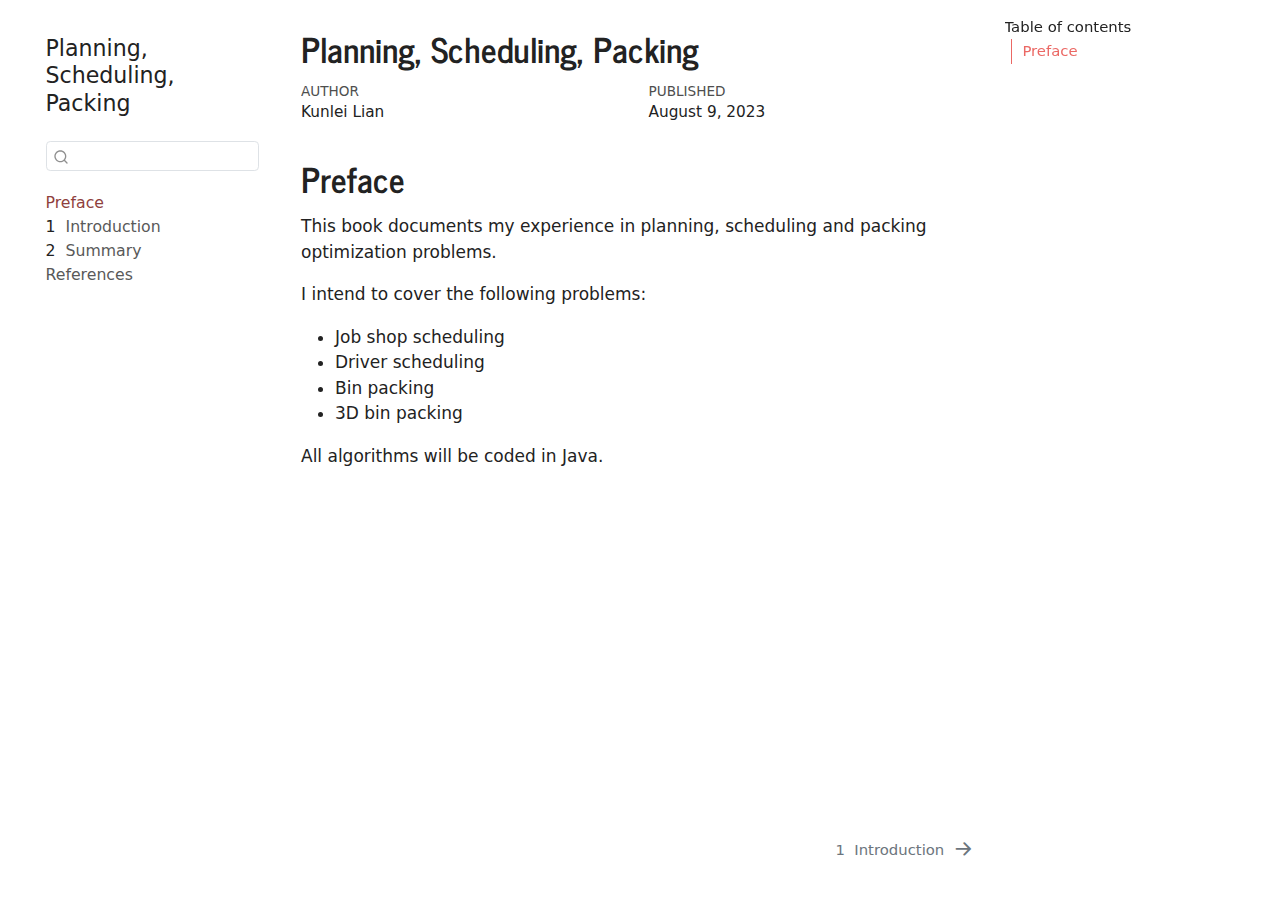
==== index.html @ 1678f3d0 "Built site for gh-pages" ====
<!DOCTYPE html>
<html xmlns="http://www.w3.org/1999/xhtml" lang="en" xml:lang="en"><head>

<meta charset="utf-8">
<meta name="generator" content="quarto-1.4.526">

<meta name="viewport" content="width=device-width, initial-scale=1.0, user-scalable=yes">

<meta name="author" content="Kunlei Lian">
<meta name="dcterms.date" content="2023-08-09">

<title>Planning, Scheduling, Packing</title>
<style>
code{white-space: pre-wrap;}
span.smallcaps{font-variant: small-caps;}
div.columns{display: flex; gap: min(4vw, 1.5em);}
div.column{flex: auto; overflow-x: auto;}
div.hanging-indent{margin-left: 1.5em; text-indent: -1.5em;}
ul.task-list{list-style: none;}
ul.task-list li input[type="checkbox"] {
  width: 0.8em;
  margin: 0 0.8em 0.2em -1em; /* quarto-specific, see https://github.com/quarto-dev/quarto-cli/issues/4556 */ 
  vertical-align: middle;
}
</style>


<script src="site_libs/quarto-nav/quarto-nav.js"></script>
<script src="site_libs/quarto-nav/headroom.min.js"></script>
<script src="site_libs/clipboard/clipboard.min.js"></script>
<script src="site_libs/quarto-search/autocomplete.umd.js"></script>
<script src="site_libs/quarto-search/fuse.min.js"></script>
<script src="site_libs/quarto-search/quarto-search.js"></script>
<meta name="quarto:offset" content="./">
<link href="./intro.html" rel="next">
<script src="site_libs/quarto-html/quarto.js"></script>
<script src="site_libs/quarto-html/popper.min.js"></script>
<script src="site_libs/quarto-html/tippy.umd.min.js"></script>
<script src="site_libs/quarto-html/anchor.min.js"></script>
<link href="site_libs/quarto-html/tippy.css" rel="stylesheet">
<link href="site_libs/quarto-html/quarto-syntax-highlighting.css" rel="stylesheet" id="quarto-text-highlighting-styles">
<script src="site_libs/bootstrap/bootstrap.min.js"></script>
<link href="site_libs/bootstrap/bootstrap-icons.css" rel="stylesheet">
<link href="site_libs/bootstrap/bootstrap.min.css" rel="stylesheet" id="quarto-bootstrap" data-mode="light">
<script id="quarto-search-options" type="application/json">{
  "location": "sidebar",
  "copy-button": false,
  "collapse-after": 3,
  "panel-placement": "start",
  "type": "textbox",
  "limit": 50,
  "keyboard-shortcut": [
    "f",
    "/",
    "s"
  ],
  "show-item-context": false,
  "language": {
    "search-no-results-text": "No results",
    "search-matching-documents-text": "matching documents",
    "search-copy-link-title": "Copy link to search",
    "search-hide-matches-text": "Hide additional matches",
    "search-more-match-text": "more match in this document",
    "search-more-matches-text": "more matches in this document",
    "search-clear-button-title": "Clear",
    "search-text-placeholder": "",
    "search-detached-cancel-button-title": "Cancel",
    "search-submit-button-title": "Submit",
    "search-label": "Search"
  }
}</script>


</head>

<body class="nav-sidebar floating">

<div id="quarto-search-results"></div>
  <header id="quarto-header" class="headroom fixed-top">
  <nav class="quarto-secondary-nav">
    <div class="container-fluid d-flex">
      <button type="button" class="quarto-btn-toggle btn" data-bs-toggle="collapse" data-bs-target=".quarto-sidebar-collapse-item" aria-controls="quarto-sidebar" aria-expanded="false" aria-label="Toggle sidebar navigation" onclick="if (window.quartoToggleHeadroom) { window.quartoToggleHeadroom(); }">
        <i class="bi bi-layout-text-sidebar-reverse"></i>
      </button>
        <nav class="quarto-page-breadcrumbs" aria-label="breadcrumb"><ol class="breadcrumb"><li class="breadcrumb-item"><a href="./index.html">Preface</a></li></ol></nav>
        <a class="flex-grow-1" role="button" data-bs-toggle="collapse" data-bs-target=".quarto-sidebar-collapse-item" aria-controls="quarto-sidebar" aria-expanded="false" aria-label="Toggle sidebar navigation" onclick="if (window.quartoToggleHeadroom) { window.quartoToggleHeadroom(); }">      
        </a>
      <button type="button" class="btn quarto-search-button" aria-label="" onclick="window.quartoOpenSearch();">
        <i class="bi bi-search"></i>
      </button>
    </div>
  </nav>
</header>
<!-- content -->
<div id="quarto-content" class="quarto-container page-columns page-rows-contents page-layout-article">
<!-- sidebar -->
  <nav id="quarto-sidebar" class="sidebar collapse collapse-horizontal quarto-sidebar-collapse-item sidebar-navigation floating overflow-auto">
    <div class="pt-lg-2 mt-2 text-left sidebar-header">
    <div class="sidebar-title mb-0 py-0">
      <a href="./">Planning, Scheduling, Packing</a> 
    </div>
      </div>
        <div class="mt-2 flex-shrink-0 align-items-center">
        <div class="sidebar-search">
        <div id="quarto-search" class="" title="Search"></div>
        </div>
        </div>
    <div class="sidebar-menu-container"> 
    <ul class="list-unstyled mt-1">
        <li class="sidebar-item">
  <div class="sidebar-item-container"> 
  <a href="./index.html" class="sidebar-item-text sidebar-link active">
 <span class="menu-text">Preface</span></a>
  </div>
</li>
        <li class="sidebar-item">
  <div class="sidebar-item-container"> 
  <a href="./intro.html" class="sidebar-item-text sidebar-link">
 <span class="menu-text"><span class="chapter-number">1</span>&nbsp; <span class="chapter-title">Introduction</span></span></a>
  </div>
</li>
        <li class="sidebar-item">
  <div class="sidebar-item-container"> 
  <a href="./summary.html" class="sidebar-item-text sidebar-link">
 <span class="menu-text"><span class="chapter-number">2</span>&nbsp; <span class="chapter-title">Summary</span></span></a>
  </div>
</li>
        <li class="sidebar-item">
  <div class="sidebar-item-container"> 
  <a href="./references.html" class="sidebar-item-text sidebar-link">
 <span class="menu-text">References</span></a>
  </div>
</li>
    </ul>
    </div>
</nav>
<div id="quarto-sidebar-glass" class="quarto-sidebar-collapse-item" data-bs-toggle="collapse" data-bs-target=".quarto-sidebar-collapse-item"></div>
<!-- margin-sidebar -->
    <div id="quarto-margin-sidebar" class="sidebar margin-sidebar">
        <nav id="TOC" role="doc-toc" class="toc-active">
    <h2 id="toc-title">Table of contents</h2>
   
  <ul>
  <li><a href="#preface" id="toc-preface" class="nav-link active" data-scroll-target="#preface">Preface</a></li>
  </ul>
</nav>
    </div>
<!-- main -->
<main class="content" id="quarto-document-content">

<header id="title-block-header" class="quarto-title-block default">
<div class="quarto-title">
<h1 class="title">Planning, Scheduling, Packing</h1>
</div>



<div class="quarto-title-meta">

    <div>
    <div class="quarto-title-meta-heading">Author</div>
    <div class="quarto-title-meta-contents">
             <p>Kunlei Lian </p>
          </div>
  </div>
    
    <div>
    <div class="quarto-title-meta-heading">Published</div>
    <div class="quarto-title-meta-contents">
      <p class="date">August 9, 2023</p>
    </div>
  </div>
  
    
  </div>
  


</header>


<section id="preface" class="level1 unnumbered">
<h1 class="unnumbered">Preface</h1>
<p>This book documents my experience in planning, scheduling and packing optimization problems.</p>
<p>I intend to cover the following problems:</p>
<ul>
<li>Job shop scheduling</li>
<li>Driver scheduling</li>
<li>Bin packing</li>
<li>3D bin packing</li>
</ul>
<p>All algorithms will be coded in Java.</p>


</section>

</main> <!-- /main -->
<script id="quarto-html-after-body" type="application/javascript">
window.document.addEventListener("DOMContentLoaded", function (event) {
  const toggleBodyColorMode = (bsSheetEl) => {
    const mode = bsSheetEl.getAttribute("data-mode");
    const bodyEl = window.document.querySelector("body");
    if (mode === "dark") {
      bodyEl.classList.add("quarto-dark");
      bodyEl.classList.remove("quarto-light");
    } else {
      bodyEl.classList.add("quarto-light");
      bodyEl.classList.remove("quarto-dark");
    }
  }
  const toggleBodyColorPrimary = () => {
    const bsSheetEl = window.document.querySelector("link#quarto-bootstrap");
    if (bsSheetEl) {
      toggleBodyColorMode(bsSheetEl);
    }
  }
  toggleBodyColorPrimary();  
  const icon = "";
  const anchorJS = new window.AnchorJS();
  anchorJS.options = {
    placement: 'right',
    icon: icon
  };
  anchorJS.add('.anchored');
  const isCodeAnnotation = (el) => {
    for (const clz of el.classList) {
      if (clz.startsWith('code-annotation-')) {                     
        return true;
      }
    }
    return false;
  }
  const clipboard = new window.ClipboardJS('.code-copy-button', {
    text: function(trigger) {
      const codeEl = trigger.previousElementSibling.cloneNode(true);
      for (const childEl of codeEl.children) {
        if (isCodeAnnotation(childEl)) {
          childEl.remove();
        }
      }
      return codeEl.innerText;
    }
  });
  clipboard.on('success', function(e) {
    // button target
    const button = e.trigger;
    // don't keep focus
    button.blur();
    // flash "checked"
    button.classList.add('code-copy-button-checked');
    var currentTitle = button.getAttribute("title");
    button.setAttribute("title", "Copied!");
    let tooltip;
    if (window.bootstrap) {
      button.setAttribute("data-bs-toggle", "tooltip");
      button.setAttribute("data-bs-placement", "left");
      button.setAttribute("data-bs-title", "Copied!");
      tooltip = new bootstrap.Tooltip(button, 
        { trigger: "manual", 
          customClass: "code-copy-button-tooltip",
          offset: [0, -8]});
      tooltip.show();    
    }
    setTimeout(function() {
      if (tooltip) {
        tooltip.hide();
        button.removeAttribute("data-bs-title");
        button.removeAttribute("data-bs-toggle");
        button.removeAttribute("data-bs-placement");
      }
      button.setAttribute("title", currentTitle);
      button.classList.remove('code-copy-button-checked');
    }, 1000);
    // clear code selection
    e.clearSelection();
  });
  function tippyHover(el, contentFn, onTriggerFn, onUntriggerFn) {
    const config = {
      allowHTML: true,
      maxWidth: 500,
      delay: 100,
      arrow: false,
      appendTo: function(el) {
          return el.parentElement;
      },
      interactive: true,
      interactiveBorder: 10,
      theme: 'quarto',
      placement: 'bottom-start',
    };
    if (contentFn) {
      config.content = contentFn;
    }
    if (onTriggerFn) {
      config.onTrigger = onTriggerFn;
    }
    if (onUntriggerFn) {
      config.onUntrigger = onUntriggerFn;
    }
    window.tippy(el, config); 
  }
  const noterefs = window.document.querySelectorAll('a[role="doc-noteref"]');
  for (var i=0; i<noterefs.length; i++) {
    const ref = noterefs[i];
    tippyHover(ref, function() {
      // use id or data attribute instead here
      let href = ref.getAttribute('data-footnote-href') || ref.getAttribute('href');
      try { href = new URL(href).hash; } catch {}
      const id = href.replace(/^#\/?/, "");
      const note = window.document.getElementById(id);
      return note.innerHTML;
    });
  }
  const xrefs = window.document.querySelectorAll('a.quarto-xref');
  const processXRef = (id, note) => {
    // Strip column container classes
    const stripColumnClz = (el) => {
      el.classList.remove("page-full", "page-columns");
      if (el.children) {
        for (const child of el.children) {
          stripColumnClz(child);
        }
      }
    }
    stripColumnClz(note)
    const typesetMath = (el) => {
      if (window.MathJax) {
        // MathJax Typeset
        window.MathJax.typeset([el]);
      } else if (window.katex) {
        // KaTeX Render
        var mathElements = el.getElementsByClassName("math");
        var macros = [];
        for (var i = 0; i < mathElements.length; i++) {
          var texText = mathElements[i].firstChild;
          if (mathElements[i].tagName == "SPAN") {
            window.katex.render(texText.data, mathElements[i], {
              displayMode: mathElements[i].classList.contains('display'),
              throwOnError: false,
              macros: macros,
              fleqn: false
            });
          }
        }
      }
    }
    if (id === null || id.startsWith('sec-')) {
      // Special case sections, only their first couple elements
      const container = document.createElement("div");
      if (note.children && note.children.length > 2) {
        container.appendChild(note.children[0].cloneNode(true));
        for (let i = 1; i < note.children.length; i++) {
          const child = note.children[i];
          if (child.tagName === "P" && child.innerText === "") {
            continue;
          } else {
            container.appendChild(child.cloneNode(true));
            break;
          }
        }
        typesetMath(container);
        return container.innerHTML
      } else {
        typesetMath(note);
        return note.innerHTML;
      }
    } else {
      // Remove any anchor links if they are present
      const anchorLink = note.querySelector('a.anchorjs-link');
      if (anchorLink) {
        anchorLink.remove();
      }
      typesetMath(note);
      return note.innerHTML;
    }
  }
  for (var i=0; i<xrefs.length; i++) {
    const xref = xrefs[i];
    tippyHover(xref, undefined, function(instance) {
      instance.disable();
      let url = xref.getAttribute('href');
      let hash = undefined; 
      if (url.startsWith('#')) {
        hash = url;
      } else {
        try { hash = new URL(url).hash; } catch {}
      }
      if (hash) {
        const id = hash.replace(/^#\/?/, "");
        const note = window.document.getElementById(id);
        if (note !== null) {
          try {
            const html = processXRef(id, note.cloneNode(true));
            instance.setContent(html);
          } finally {
            instance.enable();
            instance.show();
          }
        } else {
          // See if we can fetch this
          fetch(url.split('#')[0])
          .then(res => res.text())
          .then(html => {
            const parser = new DOMParser();
            const htmlDoc = parser.parseFromString(html, "text/html");
            const note = htmlDoc.getElementById(id);
            if (note !== null) {
              const html = processXRef(id, note);
              instance.setContent(html);
            } 
          }).finally(() => {
            instance.enable();
            instance.show();
          });
        }
      } else {
        // See if we can fetch a full url (with no hash to target)
        // This is a special case and we should probably do some content thinning / targeting
        fetch(url)
        .then(res => res.text())
        .then(html => {
          const parser = new DOMParser();
          const htmlDoc = parser.parseFromString(html, "text/html");
          const note = htmlDoc.querySelector('main.content');
          if (note !== null) {
            // This should only happen for chapter cross references
            // (since there is no id in the URL)
            // remove the first header
            if (note.children.length > 0 && note.children[0].tagName === "HEADER") {
              note.children[0].remove();
            }
            const html = processXRef(null, note);
            instance.setContent(html);
          } 
        }).finally(() => {
          instance.enable();
          instance.show();
        });
      }
    }, function(instance) {
    });
  }
      let selectedAnnoteEl;
      const selectorForAnnotation = ( cell, annotation) => {
        let cellAttr = 'data-code-cell="' + cell + '"';
        let lineAttr = 'data-code-annotation="' +  annotation + '"';
        const selector = 'span[' + cellAttr + '][' + lineAttr + ']';
        return selector;
      }
      const selectCodeLines = (annoteEl) => {
        const doc = window.document;
        const targetCell = annoteEl.getAttribute("data-target-cell");
        const targetAnnotation = annoteEl.getAttribute("data-target-annotation");
        const annoteSpan = window.document.querySelector(selectorForAnnotation(targetCell, targetAnnotation));
        const lines = annoteSpan.getAttribute("data-code-lines").split(",");
        const lineIds = lines.map((line) => {
          return targetCell + "-" + line;
        })
        let top = null;
        let height = null;
        let parent = null;
        if (lineIds.length > 0) {
            //compute the position of the single el (top and bottom and make a div)
            const el = window.document.getElementById(lineIds[0]);
            top = el.offsetTop;
            height = el.offsetHeight;
            parent = el.parentElement.parentElement;
          if (lineIds.length > 1) {
            const lastEl = window.document.getElementById(lineIds[lineIds.length - 1]);
            const bottom = lastEl.offsetTop + lastEl.offsetHeight;
            height = bottom - top;
          }
          if (top !== null && height !== null && parent !== null) {
            // cook up a div (if necessary) and position it 
            let div = window.document.getElementById("code-annotation-line-highlight");
            if (div === null) {
              div = window.document.createElement("div");
              div.setAttribute("id", "code-annotation-line-highlight");
              div.style.position = 'absolute';
              parent.appendChild(div);
            }
            div.style.top = top - 2 + "px";
            div.style.height = height + 4 + "px";
            div.style.left = 0;
            let gutterDiv = window.document.getElementById("code-annotation-line-highlight-gutter");
            if (gutterDiv === null) {
              gutterDiv = window.document.createElement("div");
              gutterDiv.setAttribute("id", "code-annotation-line-highlight-gutter");
              gutterDiv.style.position = 'absolute';
              const codeCell = window.document.getElementById(targetCell);
              const gutter = codeCell.querySelector('.code-annotation-gutter');
              gutter.appendChild(gutterDiv);
            }
            gutterDiv.style.top = top - 2 + "px";
            gutterDiv.style.height = height + 4 + "px";
          }
          selectedAnnoteEl = annoteEl;
        }
      };
      const unselectCodeLines = () => {
        const elementsIds = ["code-annotation-line-highlight", "code-annotation-line-highlight-gutter"];
        elementsIds.forEach((elId) => {
          const div = window.document.getElementById(elId);
          if (div) {
            div.remove();
          }
        });
        selectedAnnoteEl = undefined;
      };
        // Handle positioning of the toggle
    window.addEventListener(
      "resize",
      throttle(() => {
        elRect = undefined;
        if (selectedAnnoteEl) {
          selectCodeLines(selectedAnnoteEl);
        }
      }, 10)
    );
    function throttle(fn, ms) {
    let throttle = false;
    let timer;
      return (...args) => {
        if(!throttle) { // first call gets through
            fn.apply(this, args);
            throttle = true;
        } else { // all the others get throttled
            if(timer) clearTimeout(timer); // cancel #2
            timer = setTimeout(() => {
              fn.apply(this, args);
              timer = throttle = false;
            }, ms);
        }
      };
    }
      // Attach click handler to the DT
      const annoteDls = window.document.querySelectorAll('dt[data-target-cell]');
      for (const annoteDlNode of annoteDls) {
        annoteDlNode.addEventListener('click', (event) => {
          const clickedEl = event.target;
          if (clickedEl !== selectedAnnoteEl) {
            unselectCodeLines();
            const activeEl = window.document.querySelector('dt[data-target-cell].code-annotation-active');
            if (activeEl) {
              activeEl.classList.remove('code-annotation-active');
            }
            selectCodeLines(clickedEl);
            clickedEl.classList.add('code-annotation-active');
          } else {
            // Unselect the line
            unselectCodeLines();
            clickedEl.classList.remove('code-annotation-active');
          }
        });
      }
  const findCites = (el) => {
    const parentEl = el.parentElement;
    if (parentEl) {
      const cites = parentEl.dataset.cites;
      if (cites) {
        return {
          el,
          cites: cites.split(' ')
        };
      } else {
        return findCites(el.parentElement)
      }
    } else {
      return undefined;
    }
  };
  var bibliorefs = window.document.querySelectorAll('a[role="doc-biblioref"]');
  for (var i=0; i<bibliorefs.length; i++) {
    const ref = bibliorefs[i];
    const citeInfo = findCites(ref);
    if (citeInfo) {
      tippyHover(citeInfo.el, function() {
        var popup = window.document.createElement('div');
        citeInfo.cites.forEach(function(cite) {
          var citeDiv = window.document.createElement('div');
          citeDiv.classList.add('hanging-indent');
          citeDiv.classList.add('csl-entry');
          var biblioDiv = window.document.getElementById('ref-' + cite);
          if (biblioDiv) {
            citeDiv.innerHTML = biblioDiv.innerHTML;
          }
          popup.appendChild(citeDiv);
        });
        return popup.innerHTML;
      });
    }
  }
});
</script>
<nav class="page-navigation">
  <div class="nav-page nav-page-previous">
  </div>
  <div class="nav-page nav-page-next">
      <a href="./intro.html" class="pagination-link" aria-label="<span class='chapter-number'>1</span>&nbsp; <span class='chapter-title'>Introduction</span>">
        <span class="nav-page-text"><span class="chapter-number">1</span>&nbsp; <span class="chapter-title">Introduction</span></span> <i class="bi bi-arrow-right-short"></i>
      </a>
  </div>
</nav>
</div> <!-- /content -->




</body></html>
---- site_libs/quarto-html/tippy.css ----
.tippy-box[data-animation=fade][data-state=hidden]{opacity:0}[data-tippy-root]{max-width:calc(100vw - 10px)}.tippy-box{position:relative;background-color:#333;color:#fff;border-radius:4px;font-size:14px;line-height:1.4;white-space:normal;outline:0;transition-property:transform,visibility,opacity}.tippy-box[data-placement^=top]>.tippy-arrow{bottom:0}.tippy-box[data-placement^=top]>.tippy-arrow:before{bottom:-7px;left:0;border-width:8px 8px 0;border-top-color:initial;transform-origin:center top}.tippy-box[data-placement^=bottom]>.tippy-arrow{top:0}.tippy-box[data-placement^=bottom]>.tippy-arrow:before{top:-7px;left:0;border-width:0 8px 8px;border-bottom-color:initial;transform-origin:center bottom}.tippy-box[data-placement^=left]>.tippy-arrow{right:0}.tippy-box[data-placement^=left]>.tippy-arrow:before{border-width:8px 0 8px 8px;border-left-color:initial;right:-7px;transform-origin:center left}.tippy-box[data-placement^=right]>.tippy-arrow{left:0}.tippy-box[data-placement^=right]>.tippy-arrow:before{left:-7px;border-width:8px 8px 8px 0;border-right-color:initial;transform-origin:center right}.tippy-box[data-inertia][data-state=visible]{transition-timing-function:cubic-bezier(.54,1.5,.38,1.11)}.tippy-arrow{width:16px;height:16px;color:#333}.tippy-arrow:before{content:"";position:absolute;border-color:transparent;border-style:solid}.tippy-content{position:relative;padding:5px 9px;z-index:1}
---- site_libs/quarto-html/quarto-syntax-highlighting.css ----
/* quarto syntax highlight colors */
:root {
  --quarto-hl-ot-color: #003B4F;
  --quarto-hl-at-color: #657422;
  --quarto-hl-ss-color: #20794D;
  --quarto-hl-an-color: #5E5E5E;
  --quarto-hl-fu-color: #4758AB;
  --quarto-hl-st-color: #20794D;
  --quarto-hl-cf-color: #003B4F;
  --quarto-hl-op-color: #5E5E5E;
  --quarto-hl-er-color: #AD0000;
  --quarto-hl-bn-color: #AD0000;
  --quarto-hl-al-color: #AD0000;
  --quarto-hl-va-color: #111111;
  --quarto-hl-bu-color: inherit;
  --quarto-hl-ex-color: inherit;
  --quarto-hl-pp-color: #AD0000;
  --quarto-hl-in-color: #5E5E5E;
  --quarto-hl-vs-color: #20794D;
  --quarto-hl-wa-color: #5E5E5E;
  --quarto-hl-do-color: #5E5E5E;
  --quarto-hl-im-color: #00769E;
  --quarto-hl-ch-color: #20794D;
  --quarto-hl-dt-color: #AD0000;
  --quarto-hl-fl-color: #AD0000;
  --quarto-hl-co-color: #5E5E5E;
  --quarto-hl-cv-color: #5E5E5E;
  --quarto-hl-cn-color: #8f5902;
  --quarto-hl-sc-color: #5E5E5E;
  --quarto-hl-dv-color: #AD0000;
  --quarto-hl-kw-color: #003B4F;
}

/* other quarto variables */
:root {
  --quarto-font-monospace: SFMono-Regular, Menlo, Monaco, Consolas, "Liberation Mono", "Courier New", monospace;
}

pre > code.sourceCode > span {
  color: #003B4F;
}

code span {
  color: #003B4F;
}

code.sourceCode > span {
  color: #003B4F;
}

div.sourceCode,
div.sourceCode pre.sourceCode {
  color: #003B4F;
}

code span.ot {
  color: #003B4F;
  font-style: inherit;
}

code span.at {
  color: #657422;
  font-style: inherit;
}

code span.ss {
  color: #20794D;
  font-style: inherit;
}

code span.an {
  color: #5E5E5E;
  font-style: inherit;
}

code span.fu {
  color: #4758AB;
  font-style: inherit;
}

code span.st {
  color: #20794D;
  font-style: inherit;
}

code span.cf {
  color: #003B4F;
  font-style: inherit;
}

code span.op {
  color: #5E5E5E;
  font-style: inherit;
}

code span.er {
  color: #AD0000;
  font-style: inherit;
}

code span.bn {
  color: #AD0000;
  font-style: inherit;
}

code span.al {
  color: #AD0000;
  font-style: inherit;
}

code span.va {
  color: #111111;
  font-style: inherit;
}

code span.bu {
  font-style: inherit;
}

code span.ex {
  font-style: inherit;
}

code span.pp {
  color: #AD0000;
  font-style: inherit;
}

code span.in {
  color: #5E5E5E;
  font-style: inherit;
}

code span.vs {
  color: #20794D;
  font-style: inherit;
}

code span.wa {
  color: #5E5E5E;
  font-style: italic;
}

code span.do {
  color: #5E5E5E;
  font-style: italic;
}

code span.im {
  color: #00769E;
  font-style: inherit;
}

code span.ch {
  color: #20794D;
  font-style: inherit;
}

code span.dt {
  color: #AD0000;
  font-style: inherit;
}

code span.fl {
  color: #AD0000;
  font-style: inherit;
}

code span.co {
  color: #5E5E5E;
  font-style: inherit;
}

code span.cv {
  color: #5E5E5E;
  font-style: italic;
}

code span.cn {
  color: #8f5902;
  font-style: inherit;
}

code span.sc {
  color: #5E5E5E;
  font-style: inherit;
}

code span.dv {
  color: #AD0000;
  font-style: inherit;
}

code span.kw {
  color: #003B4F;
  font-style: inherit;
}

.prevent-inlining {
  content: "</";
}

/*# sourceMappingURL=debc5d5d77c3f9108843748ff7464032.css.map */
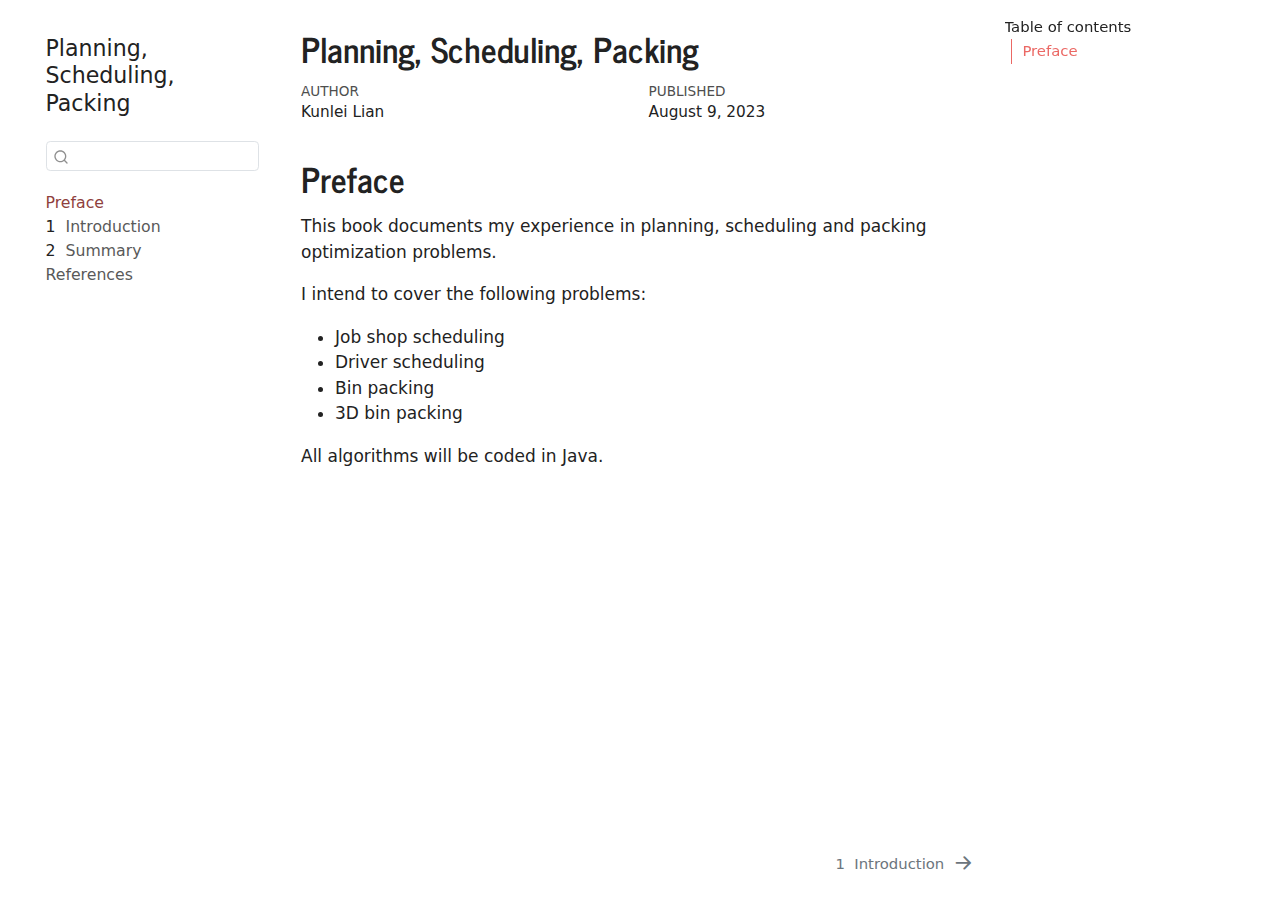
==== commit 46ab7d2a: "Built site for gh-pages" ====
--- a/index.html
+++ b/index.html
@@ -2,7 +2,7 @@
 <html xmlns="http://www.w3.org/1999/xhtml" lang="en" xml:lang="en"><head>
 
 <meta charset="utf-8">
-<meta name="generator" content="quarto-1.4.526">
+<meta name="generator" content="quarto-1.4.550">
 
 <meta name="viewport" content="width=device-width, initial-scale=1.0, user-scalable=yes">
 
@@ -69,6 +69,22 @@
     "search-label": "Search"
   }
 }</script>
+<script type="text/x-mathjax-config">
+    MathJax.Hub.Config({
+        TeX: { equationNumbers: {autoNumber: "AMS"} },
+        tex2jax: {inlineMath: [ ['$','$'], ["\\(","\\)"] ]}
+    });
+    </script>
+
+<!-- This is what works with Quarto -->
+<script>
+    MathJax = {
+        tex: {
+            tags: 'ams'  // should be 'ams', 'none', or 'all'
+        }
+    };
+</script>
+<script async="" src="https://pagead2.googlesyndication.com/pagead/js/adsbygoogle.js?client=ca-pub-2749302331976623" crossorigin="anonymous"></script>
 
 
 </head>
@@ -323,27 +339,6 @@
       }
     }
     stripColumnClz(note)
-    const typesetMath = (el) => {
-      if (window.MathJax) {
-        // MathJax Typeset
-        window.MathJax.typeset([el]);
-      } else if (window.katex) {
-        // KaTeX Render
-        var mathElements = el.getElementsByClassName("math");
-        var macros = [];
-        for (var i = 0; i < mathElements.length; i++) {
-          var texText = mathElements[i].firstChild;
-          if (mathElements[i].tagName == "SPAN") {
-            window.katex.render(texText.data, mathElements[i], {
-              displayMode: mathElements[i].classList.contains('display'),
-              throwOnError: false,
-              macros: macros,
-              fleqn: false
-            });
-          }
-        }
-      }
-    }
     if (id === null || id.startsWith('sec-')) {
       // Special case sections, only their first couple elements
       const container = document.createElement("div");
@@ -358,10 +353,14 @@
             break;
           }
         }
-        typesetMath(container);
+        if (window.Quarto?.typesetMath) {
+          window.Quarto.typesetMath(container);
+        }
         return container.innerHTML
       } else {
-        typesetMath(note);
+        if (window.Quarto?.typesetMath) {
+          window.Quarto.typesetMath(note);
+        }
         return note.innerHTML;
       }
     } else {
@@ -370,8 +369,15 @@
       if (anchorLink) {
         anchorLink.remove();
       }
-      typesetMath(note);
-      return note.innerHTML;
+      if (window.Quarto?.typesetMath) {
+        window.Quarto.typesetMath(note);
+      }
+      // TODO in 1.5, we should make sure this works without a callout special case
+      if (note.classList.contains("callout")) {
+        return note.outerHTML;
+      } else {
+        return note.innerHTML;
+      }
     }
   }
   for (var i=0; i<xrefs.length; i++) {
@@ -596,7 +602,7 @@
   <div class="nav-page nav-page-previous">
   </div>
   <div class="nav-page nav-page-next">
-      <a href="./intro.html" class="pagination-link" aria-label="<span class='chapter-number'>1</span>&nbsp; <span class='chapter-title'>Introduction</span>">
+      <a href="./intro.html" class="pagination-link" aria-label="Introduction">
         <span class="nav-page-text"><span class="chapter-number">1</span>&nbsp; <span class="chapter-title">Introduction</span></span> <i class="bi bi-arrow-right-short"></i>
       </a>
   </div>
